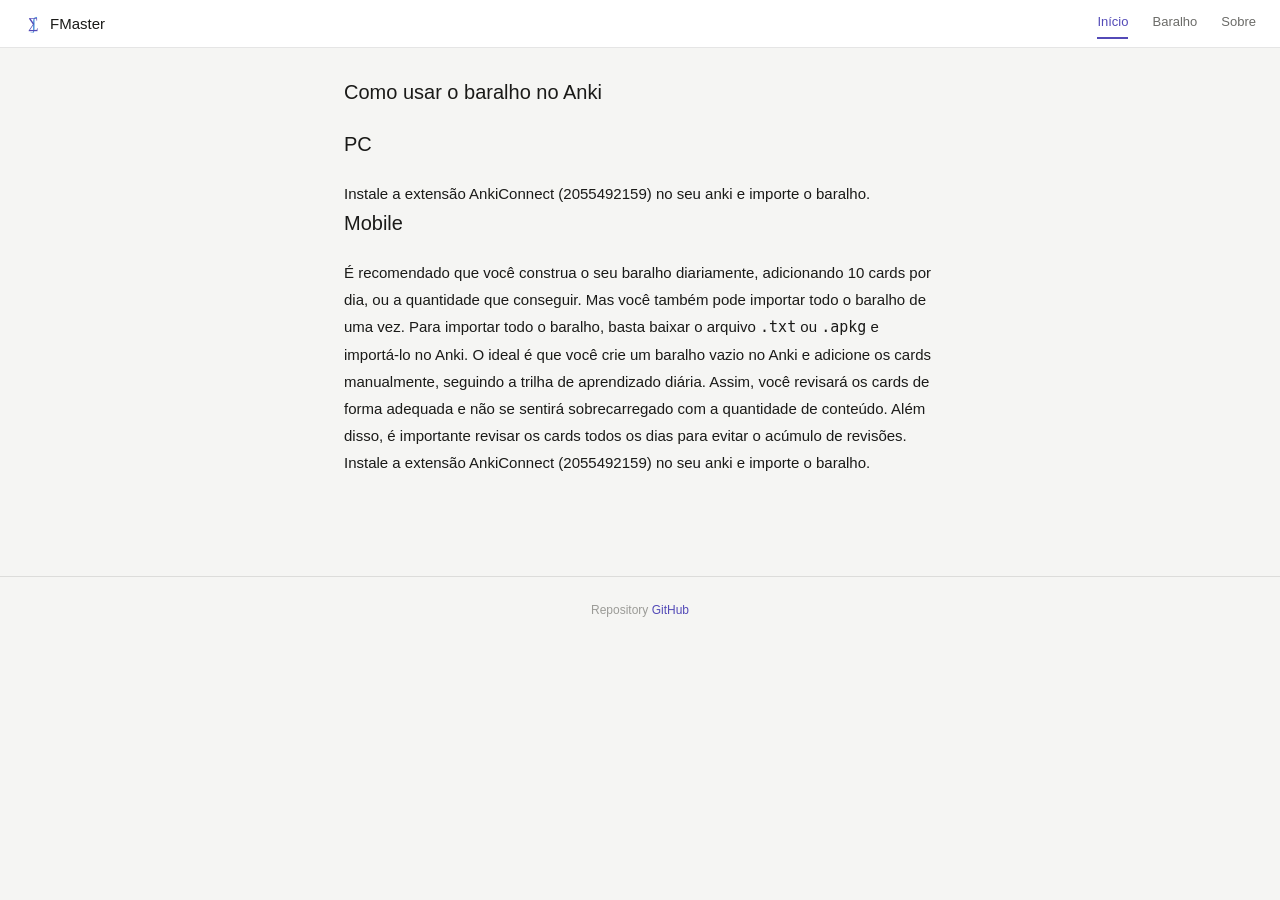
==== index.html @ 0fdf187c "Organizando paginas" ====
<!doctype html>
<html lang="pt-BR">
    <head>
        <meta charset="UTF-8" />
        <meta name="viewport" content="width=device-width, initial-scale=1.0" />
        <title>FMaster - Baralho</title>
        <link rel="stylesheet" href="../style.css" />
    </head>
    <body>
        <nav class="navbar" role="navigation" aria-label="Principal">
            <a href="/" class="nav-brand">
                <svg
                    width="18"
                    height="18"
                    viewBox="0 0 100 120"
                    xmlns="http://www.w3.org/2000/svg"
                >
                    <!-- Integral (atrás) -->
                    <text
                        x="55"
                        y="95"
                        text-anchor="middle"
                        font-size="115"
                        font-family="Georgia, serif"
                        fill="#4A90D9"
                    >
                        ∫
                    </text>

                    <!-- Somatório (na frente) -->
                    <text
                        x="50"
                        y="88"
                        text-anchor="middle"
                        font-size="100"
                        font-family="Georgia, serif"
                        fill="currentColor"
                    >
                        ∑
                    </text>
                </svg>
                FMaster
            </a>
            <div class="nav-links">
                <a href="./" class="nav-link active">Início</a>
                <a href="/folhinha-master/baralho/" class="nav-link">Baralho</a>
                <a href="/folhinha-master/sobre/" class="nav-link">Sobre</a>
            </div>
        </nav>

        <main class="main" style="max-width: 640px">
            <h1 class="page-title" style="margin-bottom: 20px">
                Como usar o baralho no Anki
            </h1>

            <h1 class="page-title" style="margin-bottom: 20px">PC</h1>

            <div style="font-size: 15px; line-height: 1.8; color: var(--text)">
                Instale a extensão AnkiConnect (2055492159) no seu anki e
                importe o baralho.
            </div>

            <h1 class="page-title" style="margin-bottom: 20px">Mobile</h1>

            <div style="font-size: 15px; line-height: 1.8; color: var(--text)">
                É recomendado que você construa o seu baralho diariamente,
                adicionando 10 cards por dia, ou a quantidade que conseguir. Mas
                você também pode importar todo o baralho de uma vez. Para
                importar todo o baralho, basta baixar o arquivo
                <code>.txt</code> ou <code>.apkg</code> e importá-lo no Anki. O
                ideal é que você crie um baralho vazio no Anki e adicione os
                cards manualmente, seguindo a trilha de aprendizado diária.
                Assim, você revisará os cards de forma adequada e não se sentirá
                sobrecarregado com a quantidade de conteúdo. Além disso, é
                importante revisar os cards todos os dias para evitar o acúmulo
                de revisões. Instale a extensão AnkiConnect (2055492159) no seu
                anki e importe o baralho.
            </div>
        </main>

        <footer class="site-footer">
            <p>
                Repository
                <a href="https://github.com/" target="_blank" rel="noopener"
                    >GitHub</a
                >
            </p>
        </footer>
    </body>
</html>
---- style.css ----
*,
*::before,
*::after {
    box-sizing: border-box;
    margin: 0;
    padding: 0;
}

:root {
    --bg: #f5f5f3;
    --surface: #ffffff;
    --border: rgba(0, 0, 0, 0.1);
    --border-md: rgba(0, 0, 0, 0.18);
    --text: #1a1a18;
    --muted: #6b6b68;
    --hint: #9b9b97;
    --accent: #534ab7;
    --accent-bg: #eeedfe;
    --accent-dk: #3c3489;
    --green: #1d9e75;
    --green-bg: #eaf3de;
    --green-dk: #3b6d11;
    --radius-sm: 6px;
    --radius-md: 8px;
    --radius-lg: 12px;
}

@media (prefers-color-scheme: dark) {
    :root {
        --bg: #1a1a18;
        --surface: #242422;
        --border: rgba(255, 255, 255, 0.1);
        --border-md: rgba(255, 255, 255, 0.2);
        --text: #f0efe8;
        --muted: #9b9b97;
        --hint: #6b6b68;
        --accent: #7f77dd;
        --accent-bg: #26215c;
        --accent-dk: #afa9ec;
        --green: #5dcaa5;
        --green-bg: #04342c;
        --green-dk: #9fe1cb;
    }
}

html {
    font-size: 16px;
}

body {
    font-family:
        -apple-system, BlinkMacSystemFont, "Segoe UI", Roboto, sans-serif;
    background: var(--bg);
    color: var(--text);
    line-height: 1.6;
    min-height: 100vh;
}

/* ── Navbar ─────────────────────────────────────── */
.navbar {
    background: var(--surface);
    border-bottom: 0.5px solid var(--border);
    padding: 0 24px;
    height: 48px;
    display: flex;
    align-items: center;
    justify-content: space-between;
    position: sticky;
    top: 0;
    z-index: 10;
}

.nav-brand {
    display: flex;
    align-items: center;
    gap: 8px;
    font-size: 15px;
    font-weight: 500;
    color: var(--text);
    text-decoration: none;
}

.nav-brand svg {
    color: var(--accent);
}

.nav-links {
    display: flex;
    gap: 24px;
}

.nav-link {
    font-size: 13px;
    color: var(--muted);
    cursor: pointer;
    padding: 4px 0;
    border-bottom: 2px solid transparent;
    text-decoration: none;
    transition:
        color 0.15s,
        border-color 0.15s;
}

.nav-link:hover {
    color: var(--text);
}
.nav-link.active {
    color: var(--accent);
    border-bottom-color: var(--accent);
}

/* ── Main ─────────────────────────────────────── */
.main {
    max-width: 860px;
    margin: 0 auto;
    padding: 28px 24px 60px;
}

.page-title {
    font-size: 20px;
    font-weight: 500;
    margin-bottom: 4px;
}

/* ── Progress ─────────────────────────────────── */
.progress-row {
    display: flex;
    align-items: center;
    gap: 12px;
    margin-bottom: 22px;
    margin-top: 6px;
}

.progress-label {
    font-size: 13px;
    color: var(--muted);
    white-space: nowrap;
}

.progress-track {
    flex: 1;
    height: 5px;
    background: var(--border);
    border-radius: 3px;
    overflow: hidden;
}

.progress-fill {
    height: 100%;
    background: var(--accent);
    border-radius: 3px;
    transition: width 0.4s ease;
}

/* ── Days grid ────────────────────────────────── */
.days-grid {
    display: grid;
    grid-template-columns: repeat(6, 1fr);
    gap: 8px;
    margin-bottom: 24px;
}

.day-cell {
    background: var(--surface);
    border: 0.5px solid var(--border);
    border-radius: var(--radius-md);
    padding: 10px 12px;
    cursor: pointer;
    transition:
        border-color 0.15s,
        background 0.15s;
    min-height: 66px;
    display: flex;
    flex-direction: column;
    gap: 4px;
}

.day-cell:hover {
    border-color: var(--accent);
    background: var(--accent-bg);
}
.day-cell.active {
    border: 1.5px solid var(--accent);
    background: var(--accent-bg);
}
.day-cell.done {
    background: var(--bg);
}
.day-cell.locked {
    cursor: default;
    opacity: 0.45;
    pointer-events: none;
}

.dc-num {
    font-size: 11px;
    color: var(--muted);
}

.dc-num.done-mark::after {
    content: " ✓";
    color: var(--green);
}

.dc-label {
    font-size: 12px;
    font-weight: 500;
    color: var(--text);
    line-height: 1.3;
}

.day-cell.done .dc-label {
    color: var(--muted);
}
.day-cell.locked .dc-label {
    font-weight: 400;
}

/* ── Panel ────────────────────────────────────── */
.panel {
    display: none;
    background: var(--surface);
    border: 0.5px solid var(--border);
    border-radius: var(--radius-lg);
    overflow: hidden;
}

.panel.visible {
    display: block;
}

.panel-header {
    padding: 14px 18px;
    border-bottom: 0.5px solid var(--border);
    display: flex;
    align-items: center;
    justify-content: space-between;
    flex-wrap: wrap;
    gap: 10px;
}

.panel-title-row {
    display: flex;
    align-items: center;
    gap: 8px;
}

.panel-title {
    font-size: 15px;
    font-weight: 500;
}

.tag {
    font-size: 11px;
    padding: 2px 9px;
    border-radius: 20px;
    background: var(--accent-bg);
    color: var(--accent-dk);
}

.panel-nav {
    display: flex;
    align-items: center;
    gap: 8px;
}

.card-counter {
    font-size: 13px;
    color: var(--muted);
    min-width: 44px;
    text-align: right;
}

.nav-btn {
    background: none;
    border: 0.5px solid var(--border-md);
    border-radius: var(--radius-sm);
    padding: 4px 10px;
    cursor: pointer;
    font-size: 14px;
    color: var(--text);
    line-height: 1;
    transition: background 0.12s;
}

.nav-btn:hover {
    background: var(--bg);
}
.nav-btn:disabled {
    opacity: 0.3;
    cursor: default;
}

/* ── Card body ────────────────────────────────── */
.card-body {
    display: grid;
    grid-template-columns: 1fr 1fr;
    min-height: 210px;
}

.card-side {
    padding: 20px;
}

.card-side:first-child {
    border-right: 0.5px solid var(--border);
}

.side-label {
    font-size: 11px;
    font-weight: 500;
    color: var(--muted);
    text-transform: uppercase;
    letter-spacing: 0.05em;
    margin-bottom: 12px;
    display: flex;
    align-items: center;
    gap: 6px;
}

.dot {
    width: 6px;
    height: 6px;
    border-radius: 50%;
    background: var(--accent);
    flex-shrink: 0;
}

.dot.green {
    background: var(--green);
}

.card-question {
    font-size: 14px;
    color: var(--text);
    line-height: 1.7;
}

.card-answer {
    font-size: 14px;
    color: var(--text);
    line-height: 1.7;
    min-height: 60px;
}

/* ── Card footer ──────────────────────────────── */
.card-footer {
    padding: 12px 18px;
    border-top: 0.5px solid var(--border);
    display: flex;
    align-items: center;
    justify-content: space-between;
    flex-wrap: wrap;
    gap: 8px;
}

.copy-grp {
    display: flex;
    gap: 8px;
    flex-wrap: wrap;
}

.copy-btn,
.done-btn {
    font-size: 12px;
    padding: 5px 13px;
    border: 0.5px solid var(--border-md);
    border-radius: var(--radius-md);
    background: var(--surface);
    cursor: pointer;
    color: var(--text);
    display: flex;
    align-items: center;
    gap: 5px;
    transition:
        background 0.12s,
        border-color 0.12s,
        color 0.12s;
    font-family: inherit;
}

.copy-btn:hover {
    background: var(--bg);
}

.copy-btn.ok {
    border-color: var(--green);
    color: var(--green-dk);
}

.done-btn:hover {
    background: var(--green-bg);
    border-color: var(--green);
    color: var(--green-dk);
}

.done-btn:disabled {
    opacity: 0.4;
    cursor: default;
}

/* ── Empty state ──────────────────────────────── */
.empty-state {
    padding: 48px;
    text-align: center;
    color: var(--muted);
    font-size: 14px;
    border: 0.5px dashed var(--border-md);
    border-radius: var(--radius-lg);
}

/* ── Footer ───────────────────────────────────── */
.site-footer {
    text-align: center;
    padding: 24px;
    font-size: 12px;
    color: var(--hint);
    border-top: 0.5px solid var(--border);
    margin-top: 40px;
}

.site-footer a {
    color: var(--accent);
    text-decoration: none;
}

/* ── MathJax overrides ────────────────────────── */
mjx-container {
    overflow-x: auto;
    max-width: 100%;
}

/* ── Responsive ───────────────────────────────── */
@media (max-width: 640px) {
    .days-grid {
        grid-template-columns: repeat(4, 1fr);
    }
    .card-body {
        grid-template-columns: 1fr;
    }
    .card-side:first-child {
        border-right: none;
        border-bottom: 0.5px solid var(--border);
    }
    .panel-header {
        flex-direction: column;
        align-items: flex-start;
    }
}

@media (max-width: 400px) {
    .days-grid {
        grid-template-columns: repeat(3, 1fr);
    }
}
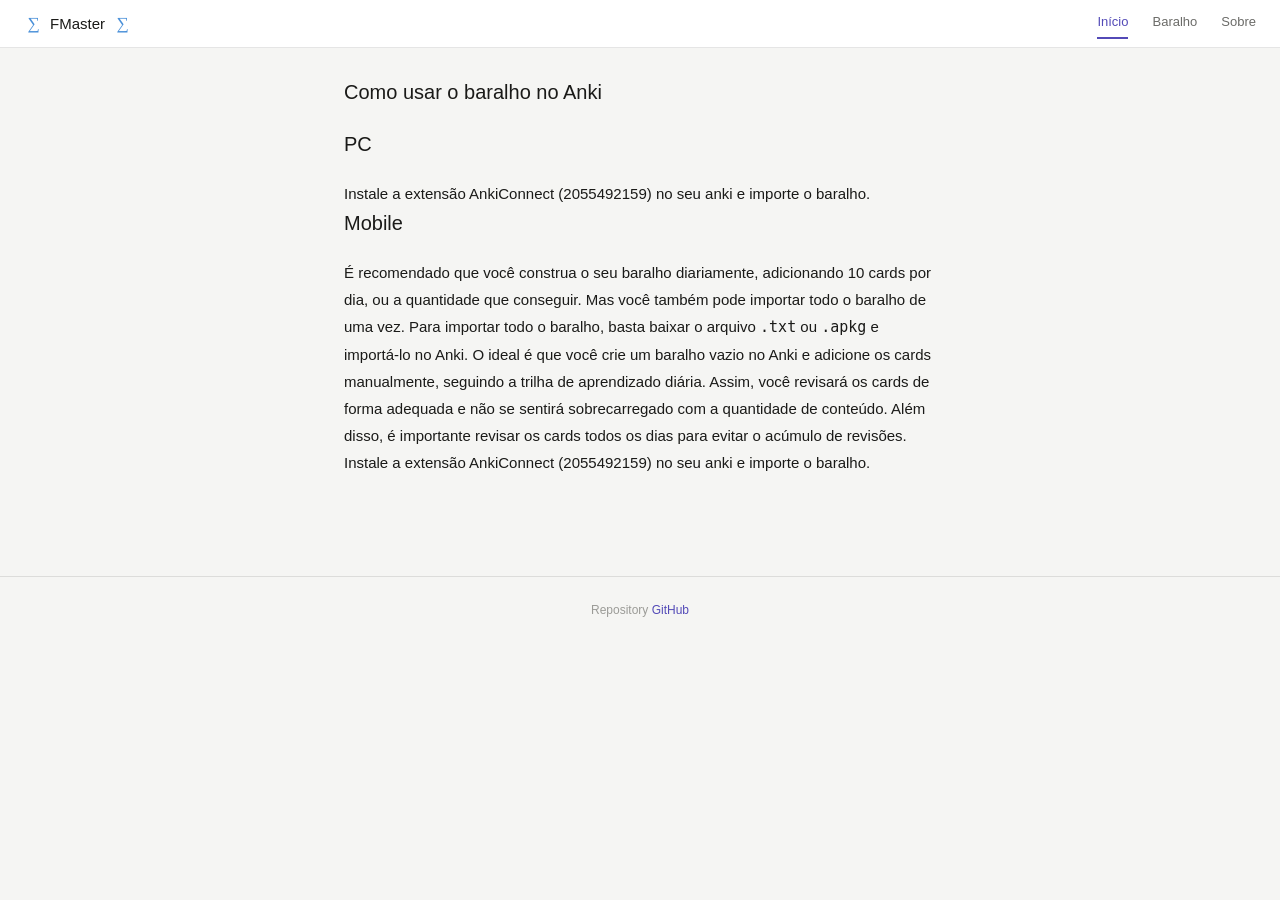
==== commit 06a54fec: "Brincando com caracteres especiais" ====
--- a/index.html
+++ b/index.html
@@ -15,7 +15,6 @@
                     viewBox="0 0 100 120"
                     xmlns="http://www.w3.org/2000/svg"
                 >
-                    <!-- Integral (atrás) -->
                     <text
                         x="55"
                         y="95"
@@ -24,27 +23,32 @@
                         font-family="Georgia, serif"
                         fill="#4A90D9"
                     >
-                        ∫
-                    </text>
-
-                    <!-- Somatório (na frente) -->
-                    <text
-                        x="50"
-                        y="88"
-                        text-anchor="middle"
-                        font-size="100"
-                        font-family="Georgia, serif"
-                        fill="currentColor"
-                    >
-                        ∑
+                        &#x2211 <!-- Somatorio -->
                     </text>
                 </svg>
                 FMaster
+                <svg
+                    width="18"
+                    height="18"
+                    viewBox="0 0 100 120"
+                    xmlns="http://www.w3.org/2000/svg"
+                >
+                    <text
+                        x="55"
+                        y="95"
+                        text-anchor="middle"
+                        font-size="115"
+                        font-family="Georgia, serif"
+                        fill="#4A90D9"
+                    >
+                        &#x2211 <!-- Somatorio -->
+                    </text>
+                </svg>
             </a>
             <div class="nav-links">
                 <a href="./" class="nav-link active">Início</a>
-                <a href="/folhinha-master/baralho/" class="nav-link">Baralho</a>
-                <a href="/folhinha-master/sobre/" class="nav-link">Sobre</a>
+                <a href="baralho/" class="nav-link">Baralho</a>
+                <a href="sobre/" class="nav-link">Sobre</a>
             </div>
         </nav>
 
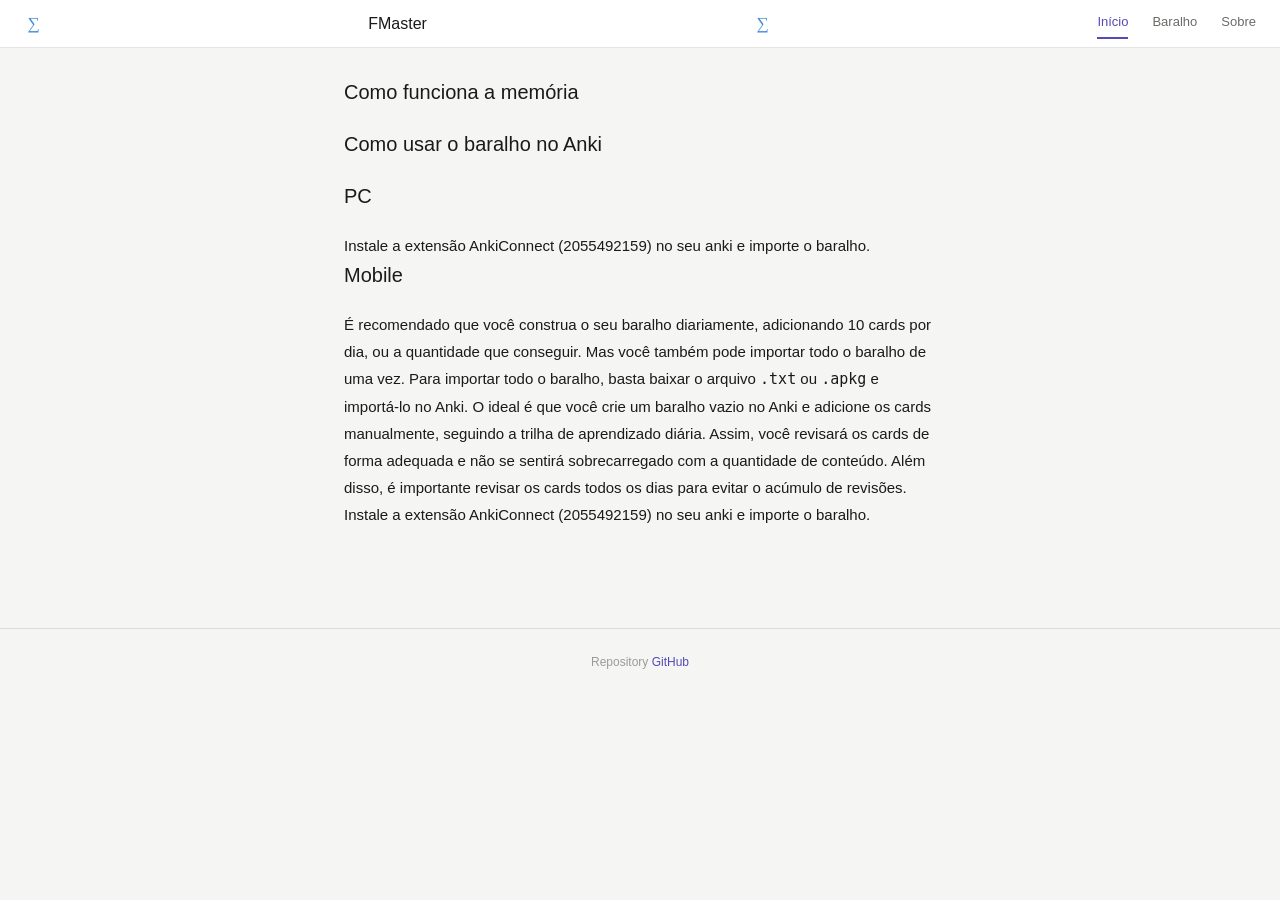
==== commit 98c71d73: "Adicionando titulo da explicação da memoria" ====
--- a/index.html
+++ b/index.html
@@ -4,10 +4,10 @@
         <meta charset="UTF-8" />
         <meta name="viewport" content="width=device-width, initial-scale=1.0" />
         <title>FMaster - Baralho</title>
-        <link rel="stylesheet" href="../style.css" />
+        <link rel="stylesheet" href="style.css" />
     </head>
     <body>
-        <nav class="navbar" role="navigation" aria-label="Principal">
+        <nav class="navbar" role="navigation" aria-label="Principal"
             <a href="/" class="nav-brand">
                 <svg
                     width="18"
@@ -54,6 +54,13 @@
 
         <main class="main" style="max-width: 640px">
             <h1 class="page-title" style="margin-bottom: 20px">
+                Como funciona a memória
+            </h1>
+            <div style="font-size: 15px; line-height: 1.8; color: var(--text)">
+
+            </div>
+
+            <h1 class="page-title" style="margin-bottom: 20px">
                 Como usar o baralho no Anki
             </h1>
 
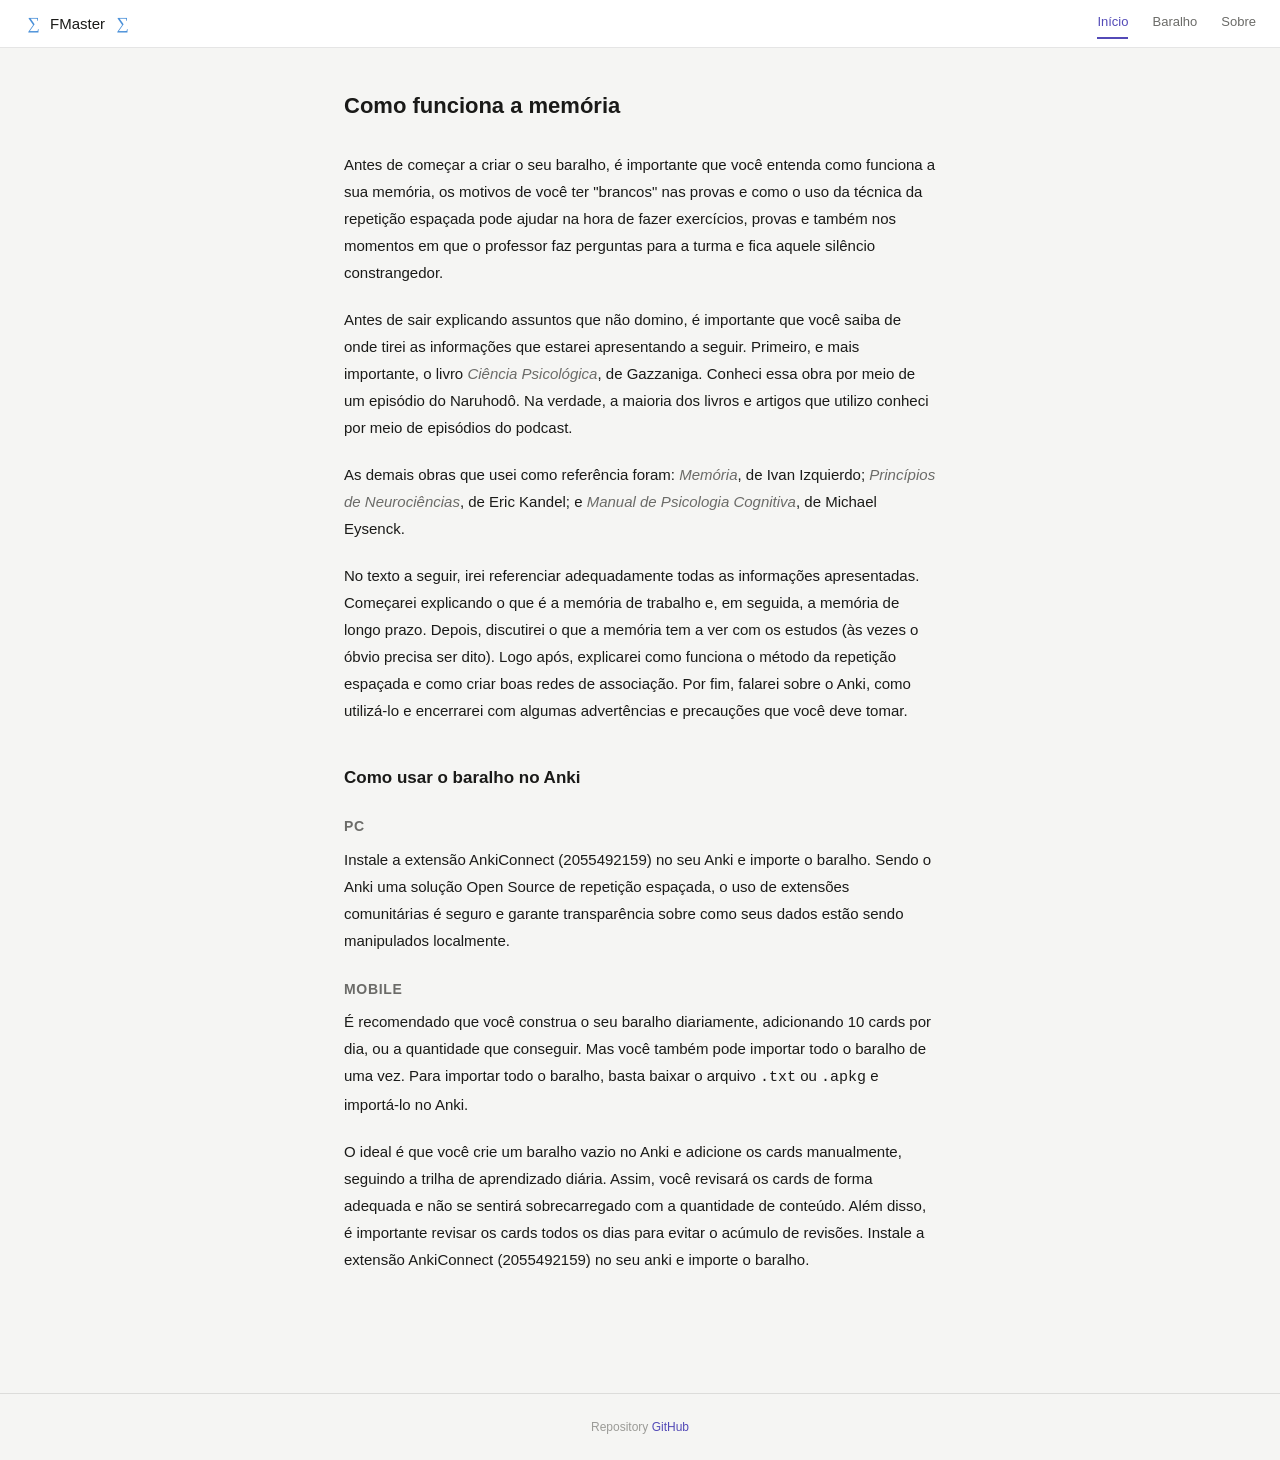
==== commit cafe2794: "Alterações previas de estrutura de texto" ====
--- a/index.html
+++ b/index.html
@@ -3,11 +3,11 @@
     <head>
         <meta charset="UTF-8" />
         <meta name="viewport" content="width=device-width, initial-scale=1.0" />
-        <title>FMaster - Baralho</title>
+        <title>FMaster - Início</title>
         <link rel="stylesheet" href="style.css" />
     </head>
     <body>
-        <nav class="navbar" role="navigation" aria-label="Principal"
+        <nav class="navbar" role="navigation" aria-label="Principal">
             <a href="/" class="nav-brand">
                 <svg
                     width="18"
@@ -23,7 +23,7 @@
                         font-family="Georgia, serif"
                         fill="#4A90D9"
                     >
-                        &#x2211 <!-- Somatorio -->
+                        &#x2211;
                     </text>
                 </svg>
                 FMaster
@@ -41,7 +41,7 @@
                         font-family="Georgia, serif"
                         fill="#4A90D9"
                     >
-                        &#x2211 <!-- Somatorio -->
+                        &#x2211;
                     </text>
                 </svg>
             </a>
@@ -52,41 +52,78 @@
             </div>
         </nav>
 
-        <main class="main" style="max-width: 640px">
-            <h1 class="page-title" style="margin-bottom: 20px">
-                Como funciona a memória
-            </h1>
-            <div style="font-size: 15px; line-height: 1.8; color: var(--text)">
+        <main class="main">
+            <h1 class="page-title">Como funciona a memória</h1>
 
-            </div>
+            <p>
+                Antes de começar a criar o seu baralho, é importante que você
+                entenda como funciona a sua memória, os motivos de você ter
+                "brancos" nas provas e como o uso da técnica da repetição
+                espaçada pode ajudar na hora de fazer exercícios, provas e
+                também nos momentos em que o professor faz perguntas para a
+                turma e fica aquele silêncio constrangedor.
+            </p>
 
-            <h1 class="page-title" style="margin-bottom: 20px">
-                Como usar o baralho no Anki
-            </h1>
+            <p>
+                Antes de sair explicando assuntos que não domino, é importante
+                que você saiba de onde tirei as informações que estarei
+                apresentando a seguir. Primeiro, e mais importante, o livro
+                <cite>Ciência Psicológica</cite>, de Gazzaniga. Conheci essa
+                obra por meio de um episódio do Naruhodô. Na verdade, a maioria
+                dos livros e artigos que utilizo conheci por meio de episódios
+                do podcast.
+            </p>
 
-            <h1 class="page-title" style="margin-bottom: 20px">PC</h1>
+            <p>
+                As demais obras que usei como referência foram:
+                <cite>Memória</cite>, de Ivan Izquierdo;
+                <cite>Princípios de Neurociências</cite>, de Eric Kandel; e
+                <cite>Manual de Psicologia Cognitiva</cite>, de Michael Eysenck.
+            </p>
 
-            <div style="font-size: 15px; line-height: 1.8; color: var(--text)">
-                Instale a extensão AnkiConnect (2055492159) no seu anki e
-                importe o baralho.
-            </div>
+            <p>
+                No texto a seguir, irei referenciar adequadamente todas as
+                informações apresentadas. Começarei explicando o que é a memória
+                de trabalho e, em seguida, a memória de longo prazo. Depois,
+                discutirei o que a memória tem a ver com os estudos (às vezes o
+                óbvio precisa ser dito). Logo após, explicarei como funciona o
+                método da repetição espaçada e como criar boas redes de
+                associação. Por fim, falarei sobre o Anki, como utilizá-lo e
+                encerrarei com algumas advertências e precauções que você deve
+                tomar.
+            </p>
 
-            <h1 class="page-title" style="margin-bottom: 20px">Mobile</h1>
+            <h2 class="section-title">Como usar o baralho no Anki</h2>
 
-            <div style="font-size: 15px; line-height: 1.8; color: var(--text)">
+            <h3 class="subsection-title">PC</h3>
+
+            <p>
+                Instale a extensão AnkiConnect (2055492159) no seu Anki e
+                importe o baralho. Sendo o Anki uma solução Open Source de
+                repetição espaçada, o uso de extensões comunitárias é seguro e
+                garante transparência sobre como seus dados estão sendo
+                manipulados localmente.
+            </p>
+
+            <h3 class="subsection-title">Mobile</h3>
+
+            <p>
                 É recomendado que você construa o seu baralho diariamente,
                 adicionando 10 cards por dia, ou a quantidade que conseguir. Mas
                 você também pode importar todo o baralho de uma vez. Para
                 importar todo o baralho, basta baixar o arquivo
-                <code>.txt</code> ou <code>.apkg</code> e importá-lo no Anki. O
-                ideal é que você crie um baralho vazio no Anki e adicione os
+                <code>.txt</code> ou <code>.apkg</code>
+                e importá-lo no Anki.
+            </p>
+            <p>
+                O ideal é que você crie um baralho vazio no Anki e adicione os
                 cards manualmente, seguindo a trilha de aprendizado diária.
                 Assim, você revisará os cards de forma adequada e não se sentirá
                 sobrecarregado com a quantidade de conteúdo. Além disso, é
                 importante revisar os cards todos os dias para evitar o acúmulo
                 de revisões. Instale a extensão AnkiConnect (2055492159) no seu
                 anki e importe o baralho.
-            </div>
+            </p>
         </main>
 
         <footer class="site-footer">
--- a/style.css
+++ b/style.css
@@ -111,15 +111,62 @@
 
 /* ── Main ─────────────────────────────────────── */
 .main {
-    max-width: 860px;
+    max-width: 1000px;
     margin: 0 auto;
-    padding: 28px 24px 60px;
+    padding: 40px 40px 80px;
 }
 
 .page-title {
     font-size: 20px;
     font-weight: 500;
     margin-bottom: 4px;
+}
+
+/* ── Tipografia e Espaçamento (Main) ──────────────────── */
+.main {
+    max-width: 640px; /* era 860px — mais confortável para leitura */
+    margin: 0 auto;
+    padding: 40px 24px 80px;
+}
+
+.page-title {
+    font-size: 22px;
+    font-weight: 600;
+    margin-bottom: 28px;
+}
+
+.section-title {
+    font-size: 17px;
+    font-weight: 600;
+    margin-top: 40px;
+    margin-bottom: 12px;
+    color: var(--text);
+}
+
+.subsection-title {
+    font-size: 14px;
+    font-weight: 600;
+    margin-top: 24px;
+    margin-bottom: 8px;
+    color: var(--muted);
+    text-transform: uppercase;
+    letter-spacing: 0.05em;
+}
+
+.main p {
+    font-size: 15px;
+    line-height: 1.8;
+    color: var(--text);
+    margin-bottom: 20px;
+}
+
+.main p:last-child {
+    margin-bottom: 0;
+}
+
+.main cite {
+    font-style: italic;
+    color: var(--muted);
 }
 
 /* ── Progress ─────────────────────────────────── */
@@ -156,7 +203,7 @@
 .days-grid {
     display: grid;
     grid-template-columns: repeat(6, 1fr);
-    gap: 8px;
+    gap: 12px;
     margin-bottom: 24px;
 }
 
@@ -164,12 +211,12 @@
     background: var(--surface);
     border: 0.5px solid var(--border);
     border-radius: var(--radius-md);
-    padding: 10px 12px;
+    padding: 14px 16px;
     cursor: pointer;
     transition:
         border-color 0.15s,
         background 0.15s;
-    min-height: 66px;
+    min-height: 80px;
     display: flex;
     flex-direction: column;
     gap: 4px;
@@ -193,7 +240,7 @@
 }
 
 .dc-num {
-    font-size: 11px;
+    font-size: 12px;
     color: var(--muted);
 }
 
@@ -203,7 +250,7 @@
 }
 
 .dc-label {
-    font-size: 12px;
+    font-size: 13px;
     font-weight: 500;
     color: var(--text);
     line-height: 1.3;
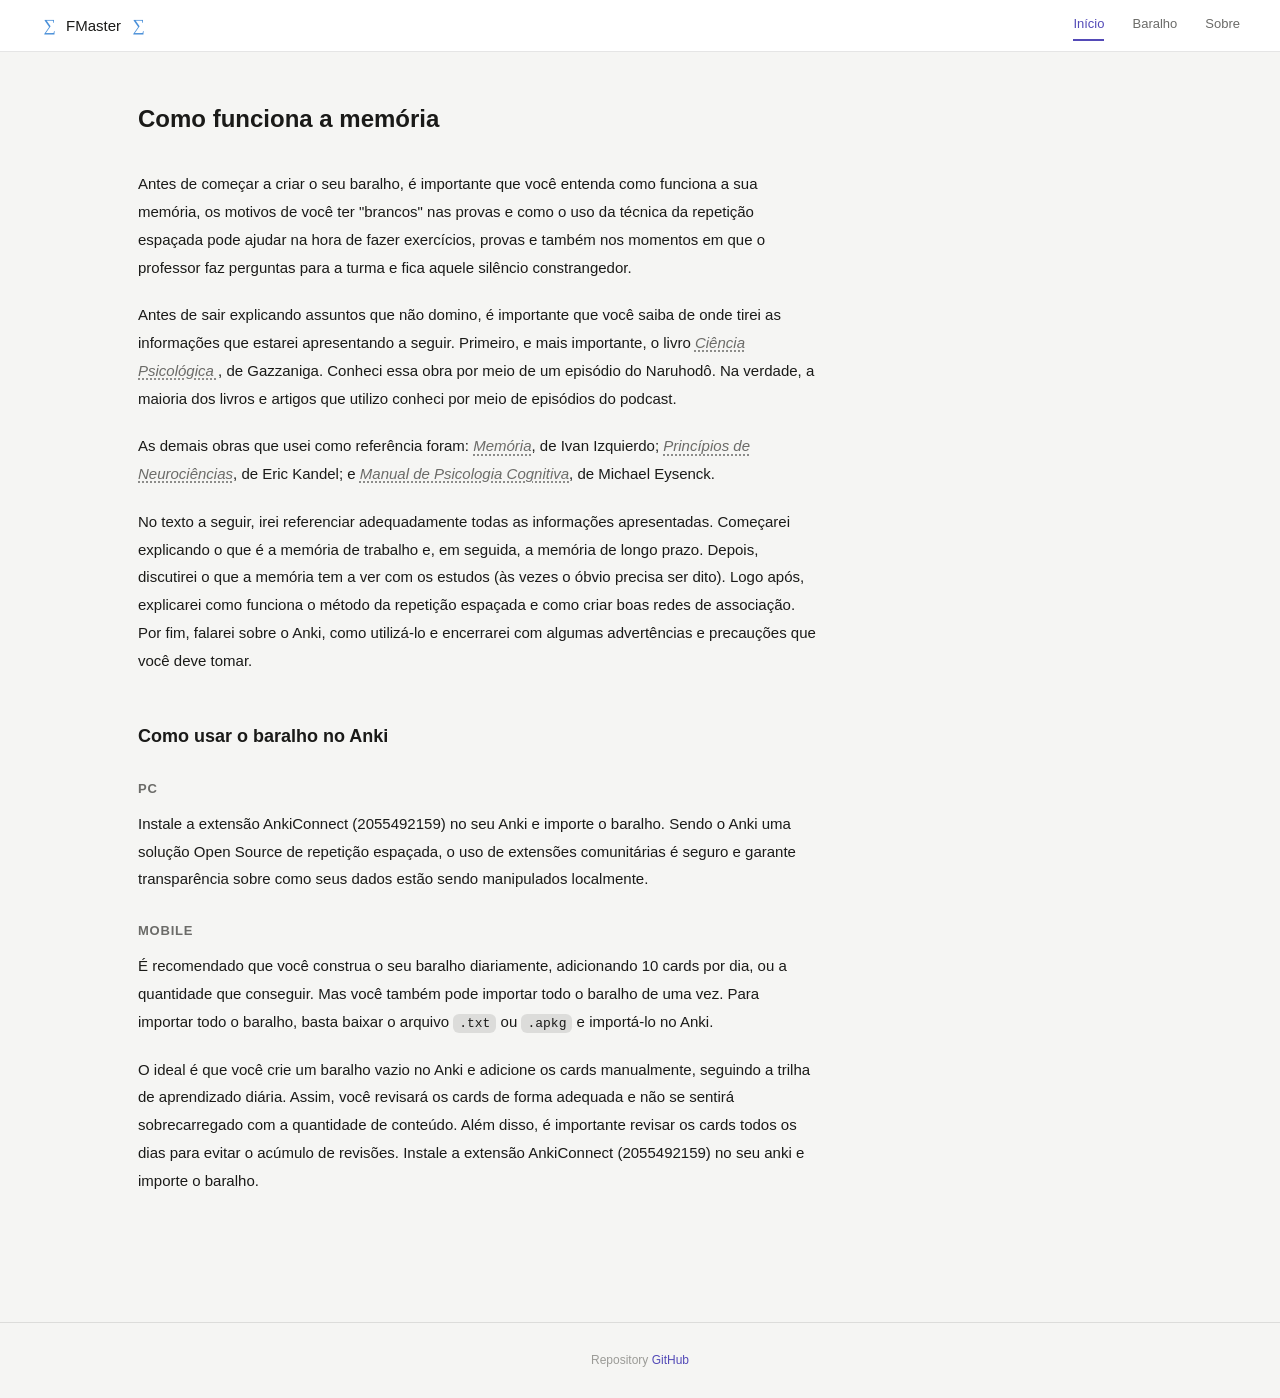
==== commit ba95d037: "Melhorando formatação e adicionando links para os livros" ====
--- a/index.html
+++ b/index.html
@@ -68,17 +68,45 @@
                 Antes de sair explicando assuntos que não domino, é importante
                 que você saiba de onde tirei as informações que estarei
                 apresentando a seguir. Primeiro, e mais importante, o livro
-                <cite>Ciência Psicológica</cite>, de Gazzaniga. Conheci essa
-                obra por meio de um episódio do Naruhodô. Na verdade, a maioria
-                dos livros e artigos que utilizo conheci por meio de episódios
-                do podcast.
+                <cite>
+                    <a
+                        href="https://www.google.com.br/books/edition/Ci%C3%AAncia_Psicol%C3%B3gica/8HE3DwAAQBAJ?hl=pt-BR&gbpv=1&dq=Ciencia+Psicologica&printsec=frontcover"
+                        target="_blank"
+                        rel="noopener"
+                    >
+                        Ciência Psicológica
+                    </a> </cite
+                >, de Gazzaniga. Conheci essa obra por meio de um episódio do
+                Naruhodô. Na verdade, a maioria dos livros e artigos que utilizo
+                conheci por meio de episódios do podcast.
             </p>
 
             <p>
                 As demais obras que usei como referência foram:
-                <cite>Memória</cite>, de Ivan Izquierdo;
-                <cite>Princípios de Neurociências</cite>, de Eric Kandel; e
-                <cite>Manual de Psicologia Cognitiva</cite>, de Michael Eysenck.
+                <cite
+                    ><a
+                        href="https://www.google.com.br/books/edition/Mem%C3%B3ria_3_ed/nIJXDwAAQBAJ?hl=pt-BR&gbpv=1&dq=Ivan+Izquierdo+Memoria&printsec=frontcover"
+                        target="_blank"
+                        rel="noopener"
+                        >Memória</a
+                    ></cite
+                >, de Ivan Izquierdo;
+                <cite
+                    ><a
+                        href="https://www.google.com.br/books/edition/Princ%C3%ADpios_de_Neuroci%C3%AAncias/wnjJEAAAQBAJ?hl=pt-BR&gbpv=1&dq=Principios+de+Neurociencias,+Eric+Kandel&printsec=frontcover"
+                        target="_blank"
+                        rel="noopener"
+                        >Princípios de Neurociências</a
+                    ></cite
+                >, de Eric Kandel; e
+                <cite
+                    ><a
+                        href="https://www.google.com.br/books/edition/Manual_de_Psicologia_Cognitiva_7_Ed/n2pEDgAAQBAJ?hl=pt-BR&gbpv=1&dq=Manual+de+Psicologia+Cognitiva,+Eysenck&printsec=frontcover"
+                        target="_blank"
+                        rel="noopener"
+                        >Manual de Psicologia Cognitiva</a
+                    ></cite
+                >, de Michael Eysenck.
             </p>
 
             <p>
--- a/style.css
+++ b/style.css
@@ -60,8 +60,8 @@
 .navbar {
     background: var(--surface);
     border-bottom: 0.5px solid var(--border);
-    padding: 0 24px;
-    height: 48px;
+    padding: 0 40px;
+    height: 52px;
     display: flex;
     align-items: center;
     justify-content: space-between;
@@ -86,7 +86,7 @@
 
 .nav-links {
     display: flex;
-    gap: 24px;
+    gap: 28px;
 }
 
 .nav-link {
@@ -104,6 +104,7 @@
 .nav-link:hover {
     color: var(--text);
 }
+
 .nav-link.active {
     color: var(--accent);
     border-bottom-color: var(--accent);
@@ -111,53 +112,42 @@
 
 /* ── Main ─────────────────────────────────────── */
 .main {
-    max-width: 1000px;
+    max-width: 1100px;
     margin: 0 auto;
-    padding: 40px 40px 80px;
-}
-
+    padding: 48px 48px 80px;
+}
+
+/* ── Tipografia ───────────────────────────────── */
 .page-title {
-    font-size: 20px;
-    font-weight: 500;
-    margin-bottom: 4px;
-}
-
-/* ── Tipografia e Espaçamento (Main) ──────────────────── */
-.main {
-    max-width: 640px; /* era 860px — mais confortável para leitura */
-    margin: 0 auto;
-    padding: 40px 24px 80px;
-}
-
-.page-title {
-    font-size: 22px;
+    font-size: 24px;
     font-weight: 600;
-    margin-bottom: 28px;
+    margin-bottom: 32px;
 }
 
 .section-title {
-    font-size: 17px;
+    font-size: 18px;
     font-weight: 600;
-    margin-top: 40px;
-    margin-bottom: 12px;
+    margin-top: 48px;
+    margin-bottom: 16px;
     color: var(--text);
 }
 
 .subsection-title {
-    font-size: 14px;
+    font-size: 13px;
     font-weight: 600;
-    margin-top: 24px;
-    margin-bottom: 8px;
+    margin-top: 28px;
+    margin-bottom: 10px;
     color: var(--muted);
     text-transform: uppercase;
-    letter-spacing: 0.05em;
+    letter-spacing: 0.06em;
 }
 
 .main p {
     font-size: 15px;
-    line-height: 1.8;
+    line-height: 1.85;
     color: var(--text);
     margin-bottom: 20px;
+    max-width: 680px;
 }
 
 .main p:last-child {
@@ -169,13 +159,33 @@
     color: var(--muted);
 }
 
+.main cite a {
+    color: var(--muted);
+    text-decoration: underline;
+    text-decoration-style: dotted;
+    text-underline-offset: 3px;
+    transition: color 0.15s;
+}
+
+.main cite a:hover {
+    color: var(--accent);
+}
+
+code {
+    background-color: var(--border);
+    padding: 2px 6px;
+    border-radius: var(--radius-sm);
+    font-family: monospace;
+    font-size: 13px;
+}
+
 /* ── Progress ─────────────────────────────────── */
 .progress-row {
     display: flex;
     align-items: center;
-    gap: 12px;
-    margin-bottom: 22px;
-    margin-top: 6px;
+    gap: 14px;
+    margin-bottom: 28px;
+    margin-top: 4px;
 }
 
 .progress-label {
@@ -204,7 +214,7 @@
     display: grid;
     grid-template-columns: repeat(6, 1fr);
     gap: 12px;
-    margin-bottom: 24px;
+    margin-bottom: 28px;
 }
 
 .day-cell {
@@ -216,23 +226,26 @@
     transition:
         border-color 0.15s,
         background 0.15s;
-    min-height: 80px;
+    min-height: 82px;
     display: flex;
     flex-direction: column;
-    gap: 4px;
+    gap: 5px;
 }
 
 .day-cell:hover {
     border-color: var(--accent);
     background: var(--accent-bg);
 }
+
 .day-cell.active {
     border: 1.5px solid var(--accent);
     background: var(--accent-bg);
 }
+
 .day-cell.done {
     background: var(--bg);
 }
+
 .day-cell.locked {
     cursor: default;
     opacity: 0.45;
@@ -240,7 +253,7 @@
 }
 
 .dc-num {
-    font-size: 12px;
+    font-size: 11px;
     color: var(--muted);
 }
 
@@ -250,7 +263,7 @@
 }
 
 .dc-label {
-    font-size: 13px;
+    font-size: 12px;
     font-weight: 500;
     color: var(--text);
     line-height: 1.3;
@@ -259,6 +272,7 @@
 .day-cell.done .dc-label {
     color: var(--muted);
 }
+
 .day-cell.locked .dc-label {
     font-weight: 400;
 }
@@ -276,179 +290,9 @@
     display: block;
 }
 
-.panel-header {
-    padding: 14px 18px;
-    border-bottom: 0.5px solid var(--border);
-    display: flex;
-    align-items: center;
-    justify-content: space-between;
-    flex-wrap: wrap;
-    gap: 10px;
-}
-
-.panel-title-row {
-    display: flex;
-    align-items: center;
-    gap: 8px;
-}
-
-.panel-title {
-    font-size: 15px;
-    font-weight: 500;
-}
-
-.tag {
-    font-size: 11px;
-    padding: 2px 9px;
-    border-radius: 20px;
-    background: var(--accent-bg);
-    color: var(--accent-dk);
-}
-
-.panel-nav {
-    display: flex;
-    align-items: center;
-    gap: 8px;
-}
-
-.card-counter {
-    font-size: 13px;
-    color: var(--muted);
-    min-width: 44px;
-    text-align: right;
-}
-
-.nav-btn {
-    background: none;
-    border: 0.5px solid var(--border-md);
-    border-radius: var(--radius-sm);
-    padding: 4px 10px;
-    cursor: pointer;
-    font-size: 14px;
-    color: var(--text);
-    line-height: 1;
-    transition: background 0.12s;
-}
-
-.nav-btn:hover {
-    background: var(--bg);
-}
-.nav-btn:disabled {
-    opacity: 0.3;
-    cursor: default;
-}
-
-/* ── Card body ────────────────────────────────── */
-.card-body {
-    display: grid;
-    grid-template-columns: 1fr 1fr;
-    min-height: 210px;
-}
-
-.card-side {
-    padding: 20px;
-}
-
-.card-side:first-child {
-    border-right: 0.5px solid var(--border);
-}
-
-.side-label {
-    font-size: 11px;
-    font-weight: 500;
-    color: var(--muted);
-    text-transform: uppercase;
-    letter-spacing: 0.05em;
-    margin-bottom: 12px;
-    display: flex;
-    align-items: center;
-    gap: 6px;
-}
-
-.dot {
-    width: 6px;
-    height: 6px;
-    border-radius: 50%;
-    background: var(--accent);
-    flex-shrink: 0;
-}
-
-.dot.green {
-    background: var(--green);
-}
-
-.card-question {
-    font-size: 14px;
-    color: var(--text);
-    line-height: 1.7;
-}
-
-.card-answer {
-    font-size: 14px;
-    color: var(--text);
-    line-height: 1.7;
-    min-height: 60px;
-}
-
-/* ── Card footer ──────────────────────────────── */
-.card-footer {
-    padding: 12px 18px;
-    border-top: 0.5px solid var(--border);
-    display: flex;
-    align-items: center;
-    justify-content: space-between;
-    flex-wrap: wrap;
-    gap: 8px;
-}
-
-.copy-grp {
-    display: flex;
-    gap: 8px;
-    flex-wrap: wrap;
-}
-
-.copy-btn,
-.done-btn {
-    font-size: 12px;
-    padding: 5px 13px;
-    border: 0.5px solid var(--border-md);
-    border-radius: var(--radius-md);
-    background: var(--surface);
-    cursor: pointer;
-    color: var(--text);
-    display: flex;
-    align-items: center;
-    gap: 5px;
-    transition:
-        background 0.12s,
-        border-color 0.12s,
-        color 0.12s;
-    font-family: inherit;
-}
-
-.copy-btn:hover {
-    background: var(--bg);
-}
-
-.copy-btn.ok {
-    border-color: var(--green);
-    color: var(--green-dk);
-}
-
-.done-btn:hover {
-    background: var(--green-bg);
-    border-color: var(--green);
-    color: var(--green-dk);
-}
-
-.done-btn:disabled {
-    opacity: 0.4;
-    cursor: default;
-}
-
 /* ── Empty state ──────────────────────────────── */
 .empty-state {
-    padding: 48px;
+    padding: 56px;
     text-align: center;
     color: var(--muted);
     font-size: 14px;
@@ -459,11 +303,11 @@
 /* ── Footer ───────────────────────────────────── */
 .site-footer {
     text-align: center;
-    padding: 24px;
+    padding: 28px;
     font-size: 12px;
     color: var(--hint);
     border-top: 0.5px solid var(--border);
-    margin-top: 40px;
+    margin-top: 48px;
 }
 
 .site-footer a {
@@ -478,20 +322,24 @@
 }
 
 /* ── Responsive ───────────────────────────────── */
+@media (max-width: 860px) {
+    .main {
+        padding: 32px 24px 60px;
+    }
+    .days-grid {
+        grid-template-columns: repeat(5, 1fr);
+    }
+}
+
 @media (max-width: 640px) {
+    .main {
+        padding: 24px 16px 48px;
+    }
     .days-grid {
         grid-template-columns: repeat(4, 1fr);
     }
-    .card-body {
-        grid-template-columns: 1fr;
-    }
-    .card-side:first-child {
-        border-right: none;
-        border-bottom: 0.5px solid var(--border);
-    }
-    .panel-header {
-        flex-direction: column;
-        align-items: flex-start;
+    .navbar {
+        padding: 0 20px;
     }
 }
 
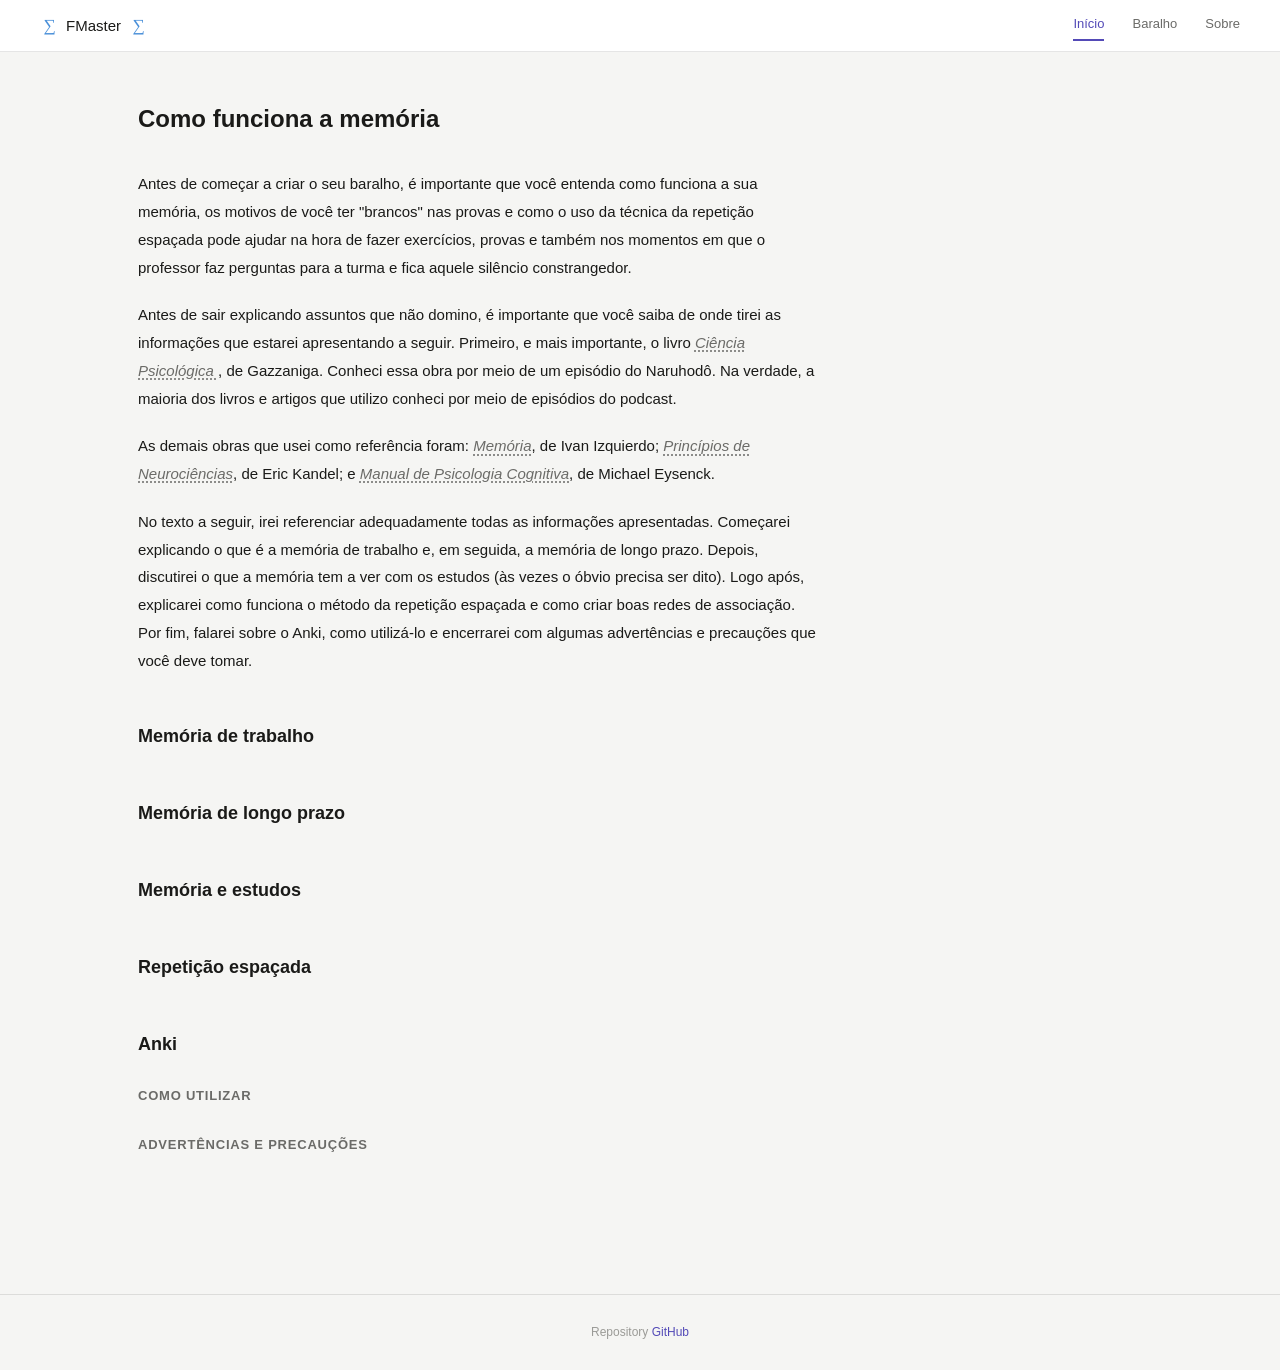
==== commit d4cb007d: "Preparando os tópicos" ====
--- a/index.html
+++ b/index.html
@@ -121,37 +121,19 @@
                 tomar.
             </p>
 
-            <h2 class="section-title">Como usar o baralho no Anki</h2>
+            <h2 class="section-title">Memória de trabalho</h2>
 
-            <h3 class="subsection-title">PC</h3>
+            <h2 class="section-title">Memória de longo prazo</h2>
 
-            <p>
-                Instale a extensão AnkiConnect (2055492159) no seu Anki e
-                importe o baralho. Sendo o Anki uma solução Open Source de
-                repetição espaçada, o uso de extensões comunitárias é seguro e
-                garante transparência sobre como seus dados estão sendo
-                manipulados localmente.
-            </p>
+            <h2 class="section-title">Memória e estudos</h2>
 
-            <h3 class="subsection-title">Mobile</h3>
+            <h2 class="section-title">Repetição espaçada</h2>
 
-            <p>
-                É recomendado que você construa o seu baralho diariamente,
-                adicionando 10 cards por dia, ou a quantidade que conseguir. Mas
-                você também pode importar todo o baralho de uma vez. Para
-                importar todo o baralho, basta baixar o arquivo
-                <code>.txt</code> ou <code>.apkg</code>
-                e importá-lo no Anki.
-            </p>
-            <p>
-                O ideal é que você crie um baralho vazio no Anki e adicione os
-                cards manualmente, seguindo a trilha de aprendizado diária.
-                Assim, você revisará os cards de forma adequada e não se sentirá
-                sobrecarregado com a quantidade de conteúdo. Além disso, é
-                importante revisar os cards todos os dias para evitar o acúmulo
-                de revisões. Instale a extensão AnkiConnect (2055492159) no seu
-                anki e importe o baralho.
-            </p>
+            <h2 class="section-title">Anki</h2>
+
+            <h3 class="subsection-title">Como utilizar</h3>
+
+            <h3 class="subsection-title">Advertências e precauções</h3>
         </main>
 
         <footer class="site-footer">
